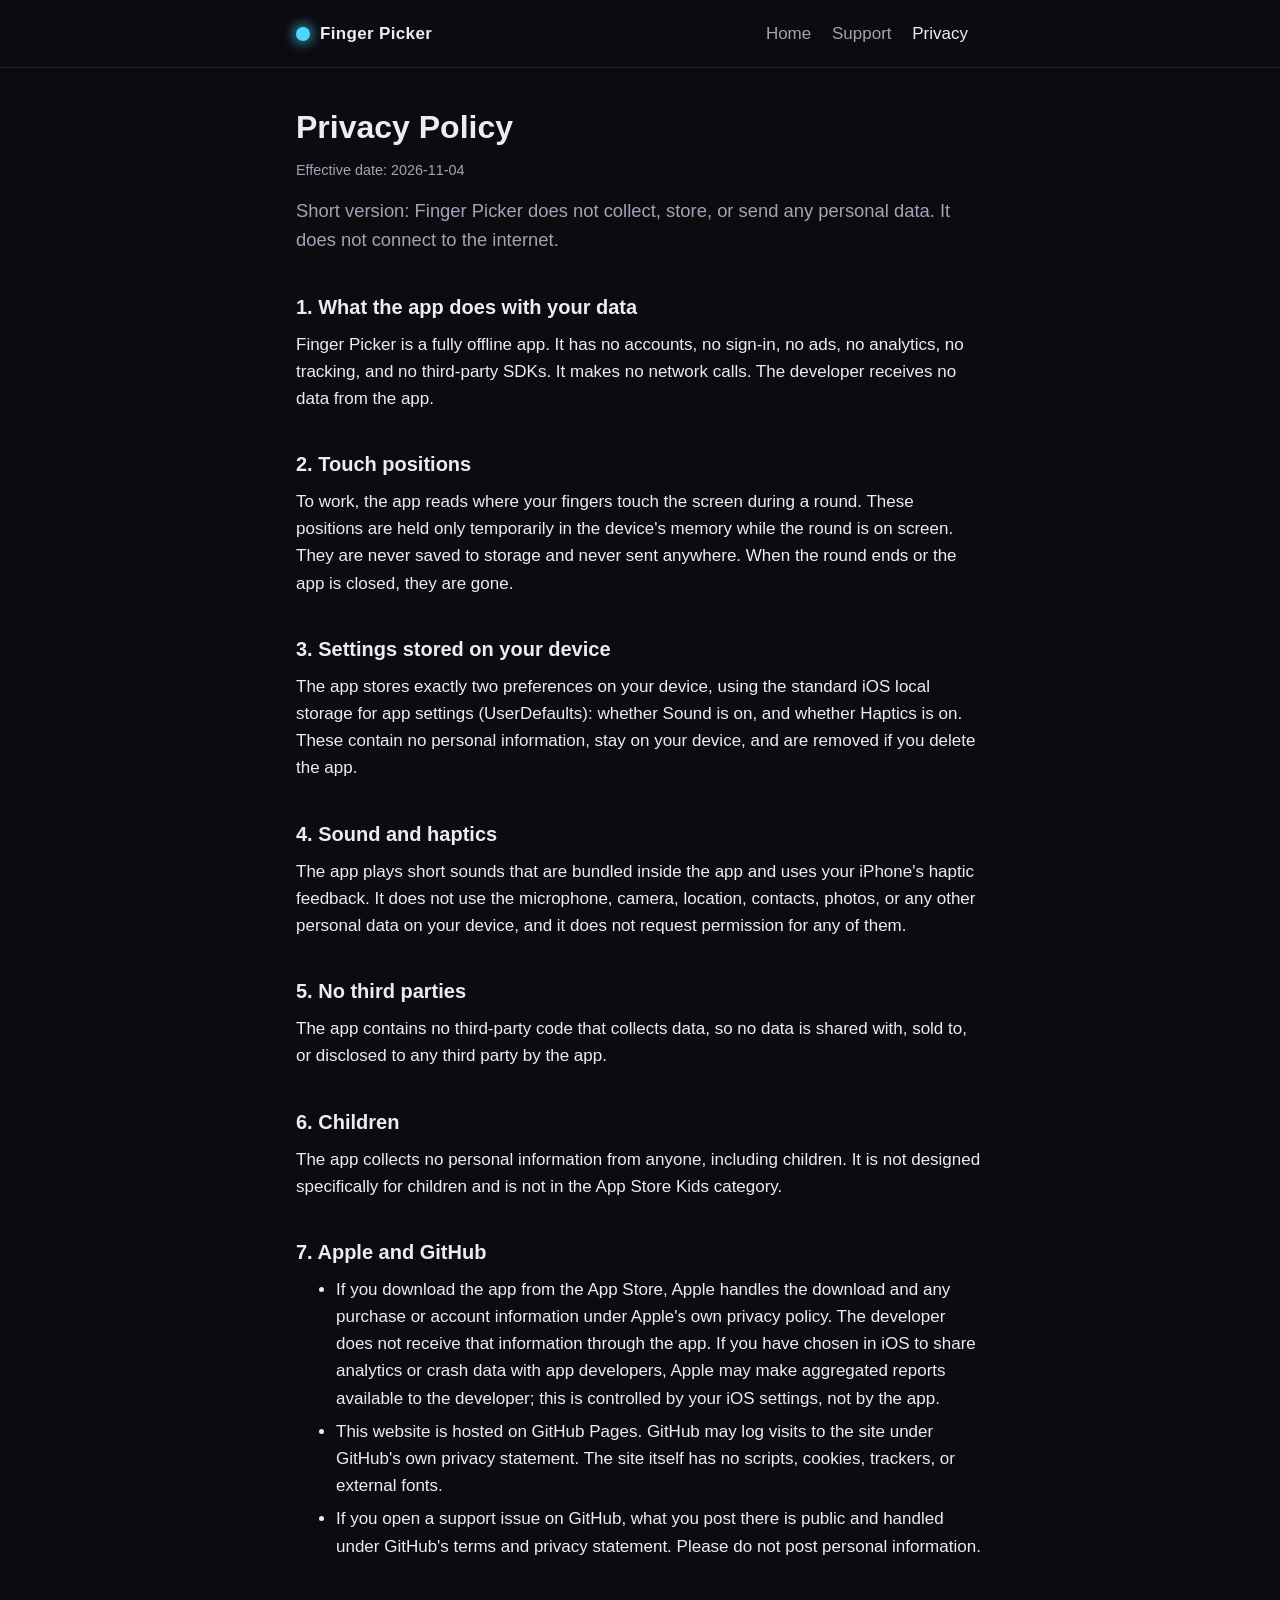
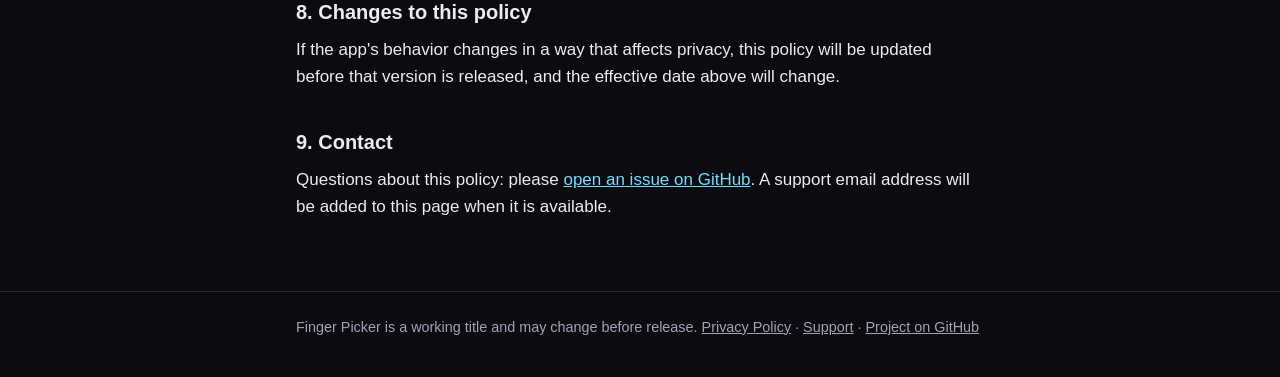
==== docs/privacy.html @ f484cbd7 "Final icon, store backdrops, design README Co-Authored-By: Claude Sonnet 5.5 <noreply@anthropic.com>" ====
<!doctype html>
<html lang="en">
<head>
<meta charset="utf-8">
<meta name="viewport" content="width=device-width, initial-scale=1">
<title>Privacy Policy - Finger Picker</title>
<meta name="description" content="Privacy Policy for the Finger Picker iPhone app. The app collects no data.">
<meta name="color-scheme" content="dark">
<meta name="theme-color" content="#0B0B10">
<link rel="stylesheet" href="style.css">
</head>
<body>
<header class="site"><div class="wrap">
<a class="brand" href="index.html"><span class="dot" aria-hidden="true"></span>Finger Picker</a>
<nav aria-label="Main">
<a href="index.html">Home</a>
<a href="support.html">Support</a>
<a href="privacy.html" aria-current="page">Privacy</a>
</nav>
</div></header>
<main><div class="wrap">
<h1>Privacy Policy</h1>
<p class="meta">Effective date: 2026-11-04</p>
<p class="lead">Short version: Finger Picker does not collect, store, or send any personal data. It does not connect to the internet.</p>

<h2>1. What the app does with your data</h2>
<p>Finger Picker is a fully offline app. It has no accounts, no sign-in, no ads, no analytics, no tracking, and no third-party SDKs. It makes no network calls. The developer receives no data from the app.</p>

<h2>2. Touch positions</h2>
<p>To work, the app reads where your fingers touch the screen during a round. These positions are held only temporarily in the device's memory while the round is on screen. They are never saved to storage and never sent anywhere. When the round ends or the app is closed, they are gone.</p>

<h2>3. Settings stored on your device</h2>
<p>The app stores exactly two preferences on your device, using the standard iOS local storage for app settings (UserDefaults): whether Sound is on, and whether Haptics is on. These contain no personal information, stay on your device, and are removed if you delete the app.</p>

<h2>4. Sound and haptics</h2>
<p>The app plays short sounds that are bundled inside the app and uses your iPhone's haptic feedback. It does not use the microphone, camera, location, contacts, photos, or any other personal data on your device, and it does not request permission for any of them.</p>

<h2>5. No third parties</h2>
<p>The app contains no third-party code that collects data, so no data is shared with, sold to, or disclosed to any third party by the app.</p>

<h2>6. Children</h2>
<p>The app collects no personal information from anyone, including children. It is not designed specifically for children and is not in the App Store Kids category.</p>

<h2>7. Apple and GitHub</h2>
<ul>
<li>If you download the app from the App Store, Apple handles the download and any purchase or account information under Apple's own privacy policy. The developer does not receive that information through the app. If you have chosen in iOS to share analytics or crash data with app developers, Apple may make aggregated reports available to the developer; this is controlled by your iOS settings, not by the app.</li>
<li>This website is hosted on GitHub Pages. GitHub may log visits to the site under GitHub's own privacy statement. The site itself has no scripts, cookies, trackers, or external fonts.</li>
<li>If you open a support issue on GitHub, what you post there is public and handled under GitHub's terms and privacy statement. Please do not post personal information.</li>
</ul>

<h2>8. Changes to this policy</h2>
<p>If the app's behavior changes in a way that affects privacy, this policy will be updated before that version is released, and the effective date above will change.</p>

<h2>9. Contact</h2>
<p>Questions about this policy: please <a href="https://github.com/davidpit1565/finger-party/issues">open an issue on GitHub</a>. A support email address will be added to this page when it is available.</p>
</div></main>
<footer><div class="wrap">
<p>Finger Picker is a working title and may change before release. <a href="privacy.html">Privacy Policy</a> &middot; <a href="support.html">Support</a> &middot; <a href="https://github.com/davidpit1565/finger-party">Project on GitHub</a></p>
</div></footer>
</body>
</html>
---- docs/style.css ----
:root{
  --bg:#0B0B10; --surface:#14141C; --line:#262633; --text:#ECECF4; --muted:#A3A3B8;
  --c1:#FF4D6D; --c2:#4DD6FF; --c3:#7CFF6B; --c4:#FFC94D; --c5:#B26BFF;
  --link:#6FE0FF;
}
*{box-sizing:border-box}
html{-webkit-text-size-adjust:100%}
body{margin:0;background:var(--bg);color:var(--text);font:17px/1.6 -apple-system,BlinkMacSystemFont,"Segoe UI",Roboto,Helvetica,Arial,sans-serif}
.wrap{max-width:720px;margin:0 auto;padding:0 16px}
header.site{padding:20px 0;border-bottom:1px solid var(--line)}
header.site .wrap{display:flex;flex-wrap:wrap;gap:12px 24px;align-items:center;justify-content:space-between}
.brand{font-weight:700;letter-spacing:.02em;color:var(--text);text-decoration:none;display:flex;align-items:center;gap:10px}
.dot{width:14px;height:14px;border-radius:50%;background:var(--c2);box-shadow:0 0 12px 3px rgba(77,214,255,.6)}
nav a{color:var(--muted);text-decoration:none;margin-right:16px}
nav a:hover,nav a[aria-current]{color:var(--text)}
main{padding:40px 0 56px}
h1{font-size:2rem;line-height:1.2;margin:0 0 12px}
h2{font-size:1.25rem;margin:36px 0 8px}
h3{font-size:1.05rem;margin:24px 0 4px}
p,ul,ol{margin:0 0 14px}
li{margin-bottom:6px}
a{color:var(--link)}
a:focus-visible{outline:2px solid var(--c2);outline-offset:2px}
.lead{font-size:1.15rem;color:var(--muted)}
.glow{display:flex;gap:18px;margin:28px 0}
.glow span{width:34px;height:34px;border-radius:50%;border:3px solid currentColor;box-shadow:0 0 18px 2px currentColor,inset 0 0 10px currentColor}
.card{background:var(--surface);border:1px solid var(--line);border-radius:14px;padding:16px 18px;margin:20px 0}
.meta{color:var(--muted);font-size:.9rem}
details{background:var(--surface);border:1px solid var(--line);border-radius:12px;padding:12px 16px;margin:10px 0}
summary{cursor:pointer;font-weight:600}
details p{margin:10px 0 0}
footer{border-top:1px solid var(--line);padding:24px 0;color:var(--muted);font-size:.9rem}
footer a{color:var(--muted)}
@media (max-width:480px){h1{font-size:1.65rem}body{font-size:16px}}
@media (prefers-reduced-motion:no-preference){a{transition:color .15s}}
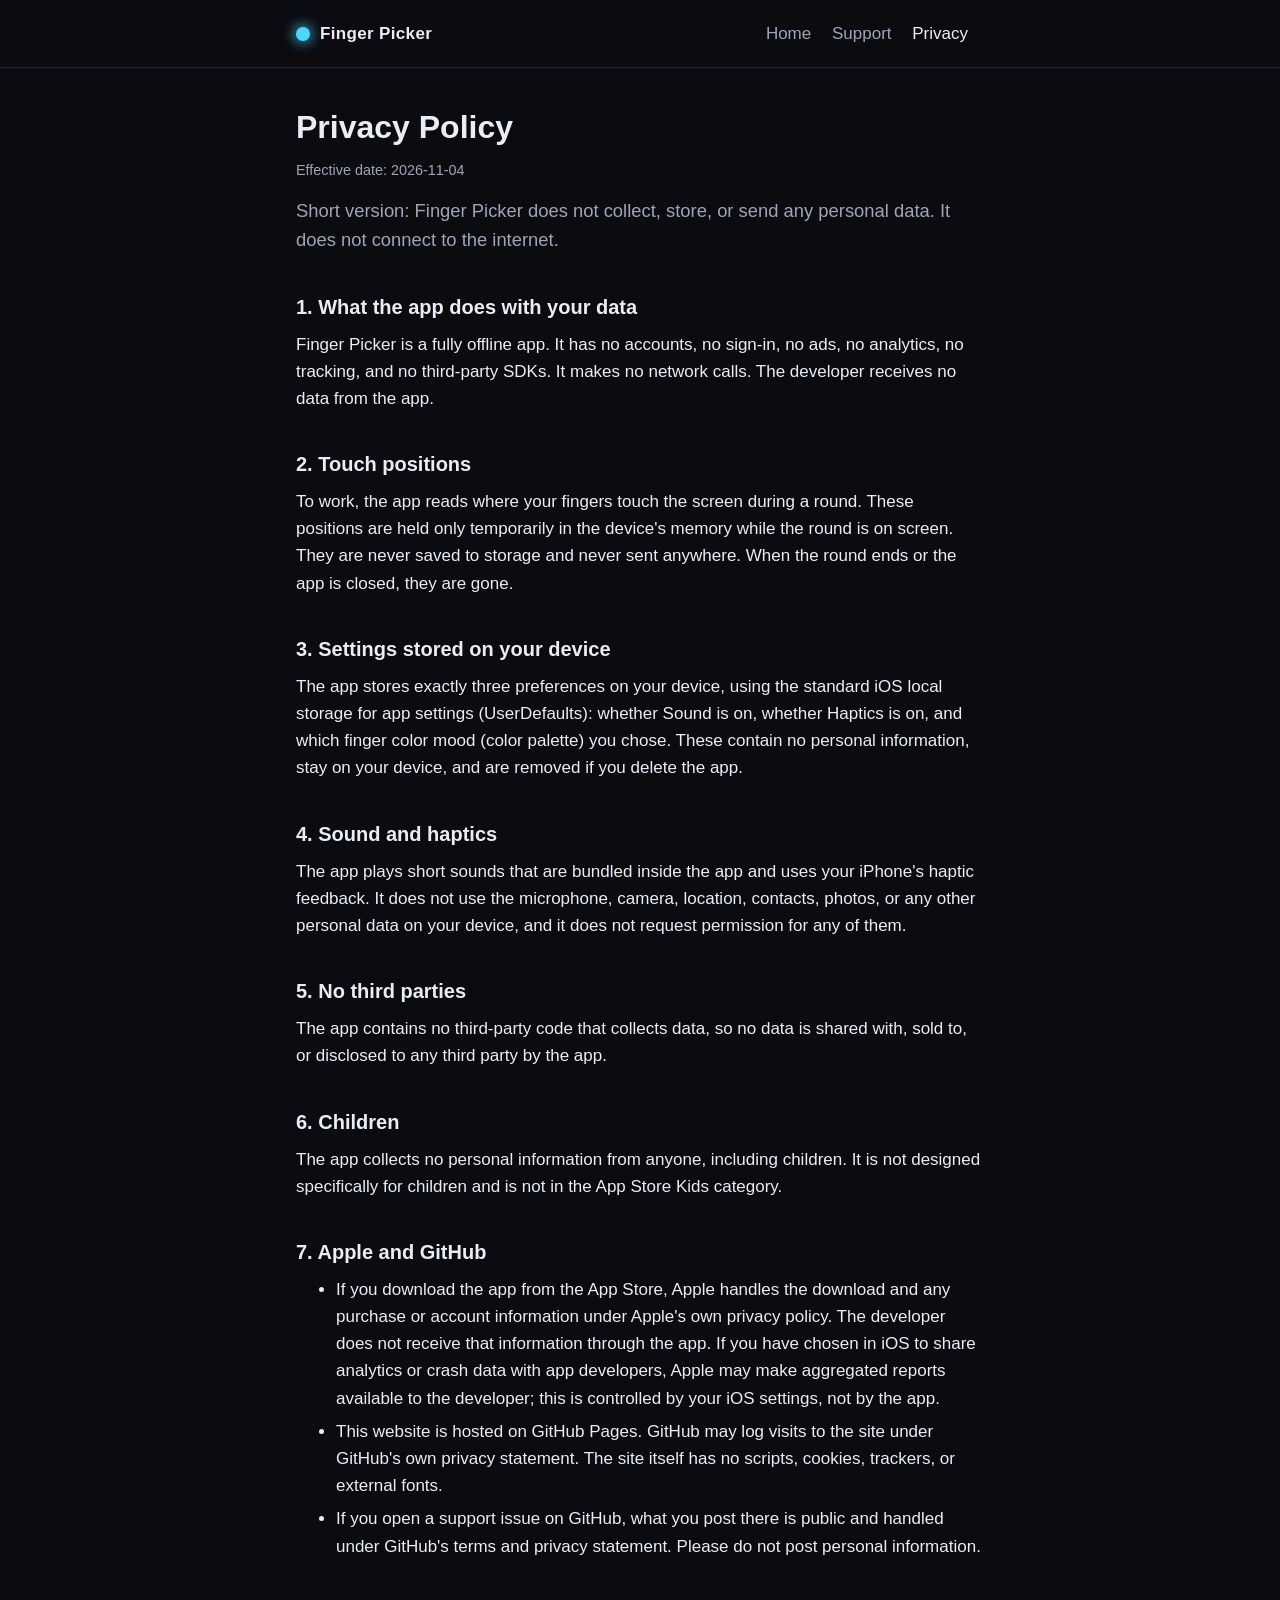
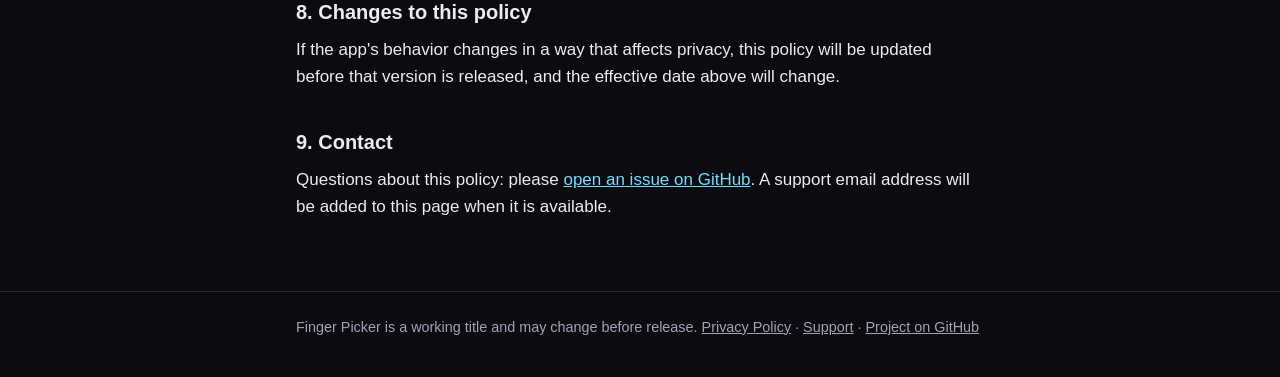
==== commit dd4df676: "Docs: privacy policy and metadata reflect the third stored preference (color mood) The redesign adde" ====
--- a/docs/privacy.html
+++ b/docs/privacy.html
@@ -30,7 +30,7 @@
 <p>To work, the app reads where your fingers touch the screen during a round. These positions are held only temporarily in the device's memory while the round is on screen. They are never saved to storage and never sent anywhere. When the round ends or the app is closed, they are gone.</p>
 
 <h2>3. Settings stored on your device</h2>
-<p>The app stores exactly two preferences on your device, using the standard iOS local storage for app settings (UserDefaults): whether Sound is on, and whether Haptics is on. These contain no personal information, stay on your device, and are removed if you delete the app.</p>
+<p>The app stores exactly three preferences on your device, using the standard iOS local storage for app settings (UserDefaults): whether Sound is on, whether Haptics is on, and which finger color mood (color palette) you chose. These contain no personal information, stay on your device, and are removed if you delete the app.</p>
 
 <h2>4. Sound and haptics</h2>
 <p>The app plays short sounds that are bundled inside the app and uses your iPhone's haptic feedback. It does not use the microphone, camera, location, contacts, photos, or any other personal data on your device, and it does not request permission for any of them.</p>
